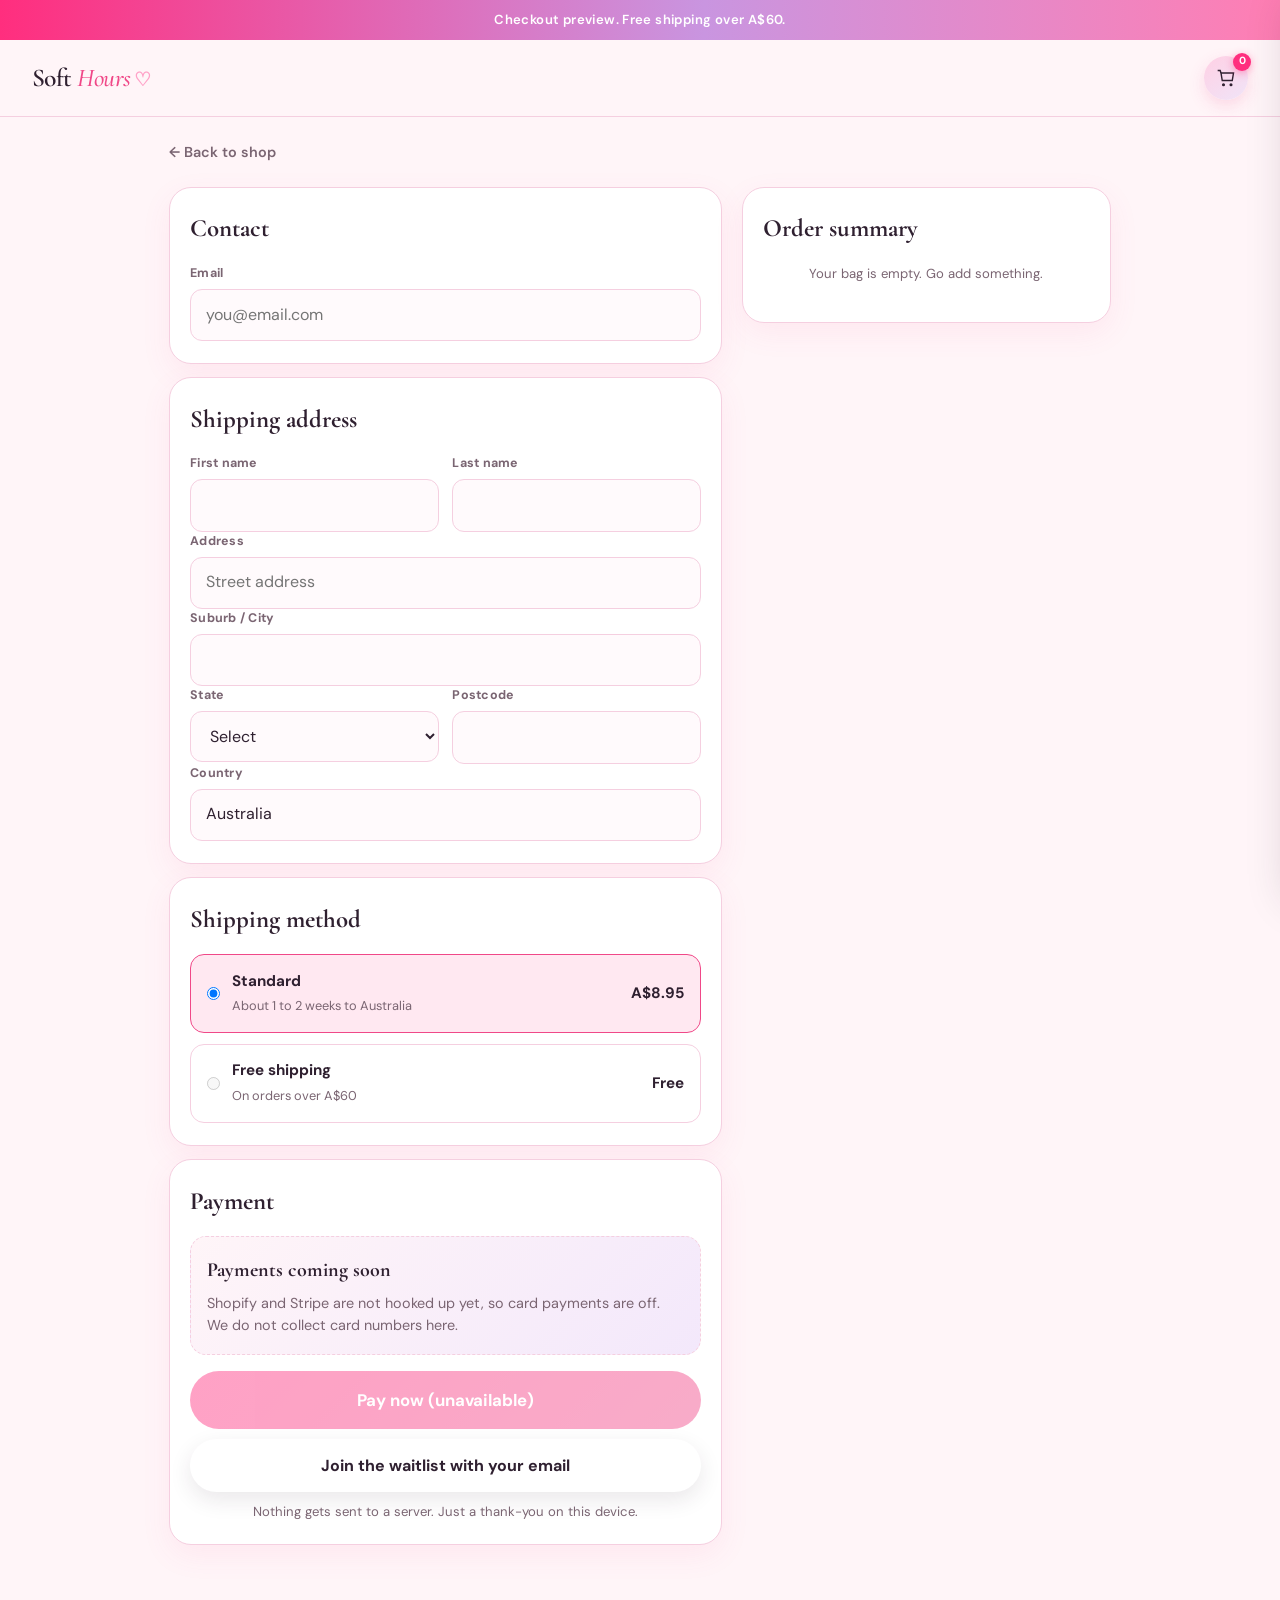
==== checkout.html @ 4333461d "Boutique copy without AI bullets; cute accents; prose shipping" ====
<!DOCTYPE html>
<html lang="en-AU">
<head>
  <meta charset="UTF-8" />
  <meta name="viewport" content="width=device-width, initial-scale=1" />
  <title>Checkout | Soft Hours</title>
  <meta name="description" content="Soft Hours checkout preview. Payments coming soon." />
  <link rel="preconnect" href="https://fonts.googleapis.com" />
  <link rel="preconnect" href="https://fonts.gstatic.com" crossorigin />
  <link href="https://fonts.googleapis.com/css2?family=Cormorant+Garamond:ital,wght@0,500;0,600;1,500&family=DM+Sans:wght@400;500;600;700;800&display=swap" rel="stylesheet" />
  <link rel="stylesheet" href="styles.css" />
</head>
<body class="checkout-page">
  <div class="announcement"><span>Checkout preview. Free shipping over A$60.</span></div>
  <header class="nav">
    <a class="logo" href="index.html">Soft <em>Hours</em></a>
    <div class="nav-actions">
      <a class="cart-btn" href="#" data-open-cart aria-label="Cart">
        <svg viewBox="0 0 24 24" aria-hidden="true"><path d="M6 6h15l-1.5 9h-12z"/><circle cx="9" cy="20" r="1"/><circle cx="18" cy="20" r="1"/><path d="M6 6L5 3H2"/></svg>
        <span class="cart-count" id="cart-count">0</span>
      </a>
    </div>
  </header>

  <div class="checkout-wrap">
    <a class="checkout-back" href="index.html">← Back to shop</a>

    <div id="checkout-main">
      <div class="checkout-grid">
        <div>
          <form id="checkout-form" class="form-grid" novalidate>
            <section class="checkout-card">
              <h2>Contact</h2>
              <div class="form-field">
                <label for="email">Email</label>
                <input id="email" name="email" type="email" autocomplete="email" required placeholder="you@email.com" />
              </div>
            </section>

            <section class="checkout-card">
              <h2>Shipping address</h2>
              <div class="form-row two">
                <div class="form-field">
                  <label for="first">First name</label>
                  <input id="first" name="first" required autocomplete="given-name" />
                </div>
                <div class="form-field">
                  <label for="last">Last name</label>
                  <input id="last" name="last" required autocomplete="family-name" />
                </div>
              </div>
              <div class="form-field">
                <label for="address">Address</label>
                <input id="address" name="address" required autocomplete="street-address" placeholder="Street address" />
              </div>
              <div class="form-field">
                <label for="suburb">Suburb / City</label>
                <input id="suburb" name="suburb" required autocomplete="address-level2" />
              </div>
              <div class="form-row two">
                <div class="form-field">
                  <label for="state">State</label>
                  <select id="state" name="state" required>
                    <option value="">Select</option>
                    <option>NSW</option><option>VIC</option><option>QLD</option><option>WA</option>
                    <option>SA</option><option>TAS</option><option>ACT</option><option>NT</option>
                  </select>
                </div>
                <div class="form-field">
                  <label for="postcode">Postcode</label>
                  <input id="postcode" name="postcode" required autocomplete="postal-code" inputmode="numeric" pattern="[0-9]{4}" />
                </div>
              </div>
              <div class="form-field">
                <label for="country">Country</label>
                <input id="country" name="country" value="Australia" readonly />
              </div>
            </section>

            <section class="checkout-card">
              <h2>Shipping method</h2>
              <div class="ship-options">
                <label class="ship-option">
                  <input type="radio" name="shipmethod" value="standard" checked />
                  <div>
                    <strong>Standard</strong>
                    <span>About 1 to 2 weeks to Australia</span>
                  </div>
                  <strong id="ship-price-label">A$8.95</strong>
                </label>
                <label class="ship-option">
                  <input type="radio" name="shipmethod" value="free" id="ship-free" disabled />
                  <div>
                    <strong>Free shipping</strong>
                    <span>On orders over A$60</span>
                  </div>
                  <strong>Free</strong>
                </label>
              </div>
            </section>

            <section class="checkout-card">
              <h2>Payment</h2>
              <div class="pay-notice">
                <h3>Payments coming soon</h3>
                <p>Shopify and Stripe are not hooked up yet, so card payments are off. We do not collect card numbers here.</p>
              </div>
              <div class="pay-actions">
                <button type="button" class="btn btn-block btn-lg btn-disabled" id="pay-btn" disabled>Pay now (unavailable)</button>
                <button type="submit" class="btn btn-block btn-secondary" id="waitlist-btn">Join the waitlist with your email</button>
                <p class="waitlist-note">Nothing gets sent to a server. Just a thank-you on this device.</p>
              </div>
            </section>
          </form>
        </div>

        <aside class="checkout-card checkout-summary" id="order-summary">
          <h2>Order summary</h2>
          <div class="summary-lines" id="summary-lines"></div>
          <div class="summary-totals" id="summary-totals"></div>
        </aside>
      </div>
    </div>

    <div id="confirm-view" class="checkout-card confirm-view" hidden>
      <div class="check" aria-hidden="true">✓</div>
      <h2>You are on the list</h2>
      <p id="confirm-msg">Thanks. We will be ready when payments go live. Nothing was charged and nothing was sent anywhere.</p>
      <a class="btn" href="index.html">Back to shopping</a>
      <button type="button" class="cart-continue" id="clear-after" style="margin-top:1rem">Clear bag and start fresh</button>
    </div>
  </div>

  <script src="cart.js"></script>
  <script src="cart-ui.js"></script>
  <script>
    (function () {
      const Cart = window.SoftHoursCart;
      const linesEl = document.getElementById('summary-lines');
      const totalsEl = document.getElementById('summary-totals');
      const shipPrice = document.getElementById('ship-price-label');
      const shipFree = document.getElementById('ship-free');
      const form = document.getElementById('checkout-form');
      const main = document.getElementById('checkout-main');
      const confirmView = document.getElementById('confirm-view');
      const confirmMsg = document.getElementById('confirm-msg');

      function renderSummary() {
        const items = Cart.getItems();
        const sub = Cart.subtotal(items);
        const ship = Cart.shippingFor(sub);
        const tot = sub + ship;

        if (!items.length) {
          linesEl.innerHTML = '<p class="waitlist-note">Your bag is empty. <a href="index.html">Go add something</a>.</p>';
          totalsEl.innerHTML = '';
          shipPrice.textContent = Cart.moneyFixed(Cart.FLAT_SHIP);
          shipFree.disabled = true;
          return;
        }

        linesEl.innerHTML = items.map(function (i) {
          const colour = (i.colour && i.colour !== 'Default') ? (' · ' + i.colour) : '';
          return '<div class="summary-line"><img src="' + i.image + '" alt=""><div><strong>' + i.name + '</strong><span>Qty ' + i.qty + colour + '</span></div><strong>' + Cart.moneyFixed(i.price * i.qty) + '</strong></div>';
        }).join('');

        totalsEl.innerHTML = [
          '<div class="muted"><span>Subtotal</span><span>' + Cart.moneyFixed(sub) + '</span></div>',
          '<div class="muted"><span>Shipping</span><span>' + (ship === 0 ? 'Free' : Cart.moneyFixed(ship)) + '</span></div>',
          '<div class="grand"><span>Total</span><span>' + Cart.moneyFixed(tot) + '</span></div>'
        ].join('');

        if (ship === 0) {
          shipPrice.textContent = 'Free';
          shipFree.disabled = false;
          shipFree.checked = true;
        } else {
          shipPrice.textContent = Cart.moneyFixed(Cart.FLAT_SHIP);
          shipFree.disabled = true;
          document.querySelector('input[name="shipmethod"][value="standard"]').checked = true;
        }
      }

      form.addEventListener('submit', function (e) {
        e.preventDefault();
        if (!Cart.getItems().length) {
          alert('Your bag is empty.');
          return;
        }
        if (!form.reportValidity()) return;
        const email = document.getElementById('email').value.trim();
        // Local thank-you only
        main.hidden = true;
        confirmView.hidden = false;
        confirmMsg.textContent = 'Thanks' + (email ? ', ' + email : '') + '. You are on the Soft Hours waitlist preview. Nothing was charged and nothing was sent anywhere.';
      });

      document.getElementById('clear-after').addEventListener('click', function () {
        Cart.clear();
        location.href = 'index.html';
      });

      renderSummary();
      window.addEventListener('softhours:cart', renderSummary);
    })();
  </script>
</body>
</html>
---- styles.css ----
/* Soft Hours v2 — hero product features, mood spotlight, depth */
:root {
  --blush: #ff7eb3;
  --blush-deep: #f04888;
  --blush-hot: #ff2e7e;
  --blush-soft: #ffd0e4;
  --lilac: #c995e0;
  --lilac-deep: #9b6bb8;
  --lilac-soft: #f0e4f8;
  --cream: #fff5f8;
  --cream-deep: #ffe8f1;
  --peach: #ffc8b0;
  --ink: #2f2030;
  --muted: #7a6572;
  --white: #ffffff;
  --border: #f5cfe0;
  --glow: 0 20px 50px rgba(240, 72, 136, 0.22);
  --shadow: 0 14px 40px rgba(47, 32, 48, 0.1);
  --radius: 24px;
  --serif: "Cormorant Garamond", "Times New Roman", serif;
  --sans: "DM Sans", system-ui, -apple-system, sans-serif;
}

*, *::before, *::after { box-sizing: border-box; margin: 0; padding: 0; }
html { scroll-behavior: smooth; }
body {
  font-family: var(--sans);
  color: var(--ink);
  background: var(--cream);
  line-height: 1.55;
  -webkit-font-smoothing: antialiased;
  overflow-x: hidden;
}
img { max-width: 100%; display: block; }
a { color: inherit; text-decoration: none; }
button { font-family: inherit; cursor: pointer; border: none; background: none; }

/* Reveal on scroll */
.reveal {
  opacity: 0;
  transform: translateY(28px);
  transition: opacity 0.7s ease, transform 0.7s ease;
}
.reveal.in { opacity: 1; transform: none; }

.announcement {
  background: linear-gradient(90deg, #ff2e7e, #c995e0 55%, #ff7eb3);
  color: #fff;
  text-align: center;
  font-size: 0.82rem;
  font-weight: 600;
  letter-spacing: 0.03em;
  padding: 0.6rem 1rem;
}

.nav {
  position: sticky;
  top: 0;
  z-index: 80;
  background: rgba(255, 245, 248, 0.9);
  backdrop-filter: blur(16px);
  border-bottom: 1px solid var(--border);
  display: flex;
  align-items: center;
  justify-content: space-between;
  padding: 0.85rem 1.2rem;
  gap: 1rem;
}
.logo {
  font-family: var(--serif);
  font-size: 1.6rem;
  font-weight: 600;
  letter-spacing: -0.02em;
}
.logo em { font-style: italic; color: var(--blush-deep); font-weight: 500; }
.nav-links {
  display: none;
  gap: 1.4rem;
  font-size: 0.92rem;
  font-weight: 500;
  color: var(--muted);
}
.nav-links a:hover { color: var(--blush-deep); }
.nav-actions { display: flex; align-items: center; gap: 0.65rem; }
.cart-btn {
  position: relative;
  width: 44px; height: 44px;
  border-radius: 50%;
  background: linear-gradient(145deg, var(--blush-soft), var(--lilac-soft));
  display: grid; place-items: center;
  box-shadow: 0 6px 16px rgba(240,72,136,0.18);
  transition: transform 0.2s;
}
.cart-btn:hover { transform: scale(1.06); }
.cart-btn svg { width: 20px; height: 20px; stroke: var(--ink); fill: none; stroke-width: 1.7; }
.cart-count {
  position: absolute; top: -3px; right: -3px;
  background: var(--blush-hot); color: #fff;
  font-size: 0.65rem; font-weight: 700;
  width: 18px; height: 18px; border-radius: 50%;
  display: grid; place-items: center;
  box-shadow: 0 2px 8px rgba(255,46,126,0.45);
}
.menu-btn {
  display: grid; place-items: center;
  width: 44px; height: 44px;
  border-radius: 50%;
  background: var(--cream-deep);
}
.menu-btn svg { width: 20px; height: 20px; stroke: var(--ink); fill: none; stroke-width: 1.8; }

/* Hero */
.hero {
  position: relative;
  min-height: 82vh;
  display: grid;
  align-items: end;
  overflow: hidden;
}
.hero-img {
  position: absolute; inset: 0;
  width: 100%; height: 100%;
  object-fit: cover;
  object-position: center 35%;
  transform: scale(1.02);
}
.hero-overlay {
  position: absolute; inset: 0;
  background:
    linear-gradient(180deg, rgba(47,32,48,0.05) 0%, rgba(47,32,48,0.62) 100%),
    radial-gradient(ellipse at 70% 20%, rgba(255,46,126,0.25), transparent 55%);
}
.hero-content {
  position: relative; z-index: 2;
  padding: 2.6rem 1.35rem 3.2rem;
  color: #fff;
  max-width: 640px;
}
.hero-eyebrow {
  display: inline-block;
  background: rgba(255,255,255,0.18);
  backdrop-filter: blur(8px);
  border: 1px solid rgba(255,255,255,0.35);
  border-radius: 999px;
  padding: 0.4rem 0.9rem;
  font-size: 0.72rem;
  font-weight: 700;
  letter-spacing: 0.08em;
  text-transform: uppercase;
  margin-bottom: 1rem;
}
.hero h1 {
  font-family: var(--serif);
  font-size: clamp(2.6rem, 9vw, 4rem);
  font-weight: 600;
  line-height: 1.05;
  letter-spacing: -0.025em;
  margin-bottom: 0.9rem;
  text-shadow: 0 8px 30px rgba(0,0,0,0.25);
}
.hero p {
  font-size: 1.08rem;
  opacity: 0.95;
  margin-bottom: 1.6rem;
  max-width: 34ch;
}
.btn {
  display: inline-flex;
  align-items: center;
  justify-content: center;
  gap: 0.45rem;
  background: linear-gradient(135deg, var(--blush-hot), var(--blush-deep));
  color: #fff;
  font-weight: 700;
  font-size: 1rem;
  padding: 1rem 1.7rem;
  border-radius: 999px;
  transition: transform 0.18s, box-shadow 0.2s, filter 0.2s;
  box-shadow: 0 12px 28px rgba(255, 46, 126, 0.4);
}
.btn:hover { transform: translateY(-2px) scale(1.02); filter: brightness(1.05); }
.btn:active { transform: translateY(0) scale(0.99); }
.btn-secondary {
  background: #fff;
  color: var(--ink);
  box-shadow: 0 8px 22px rgba(47,32,48,0.1);
}
.btn-secondary:hover { background: var(--blush-soft); filter: none; }
.btn-block { width: 100%; }
.btn-lg { padding: 1.1rem 1.8rem; font-size: 1.05rem; }

/* Trust */
.trust {
  display: grid;
  grid-template-columns: 1fr;
  gap: 0.75rem;
  padding: 1.35rem 1.2rem;
  background: var(--white);
  border-bottom: 1px solid var(--border);
}
.trust-item {
  display: flex; align-items: center; gap: 0.75rem;
  font-size: 0.9rem; font-weight: 600; color: var(--muted);
}
.trust-icon {
  width: 42px; height: 42px; flex-shrink: 0;
  border-radius: 14px;
  background: linear-gradient(145deg, var(--lilac-soft), var(--blush-soft));
  display: grid; place-items: center;
  font-size: 1.1rem;
  box-shadow: 0 6px 14px rgba(201,149,224,0.25);
}

section { padding: 3.5rem 0; }
.section-inner { max-width: 1120px; margin: 0 auto; padding: 0 1.25rem; }
.section-label {
  font-size: 0.74rem; font-weight: 800;
  letter-spacing: 0.12em; text-transform: uppercase;
  color: var(--blush-deep); margin-bottom: 0.45rem;
}
.section-title {
  font-family: var(--serif);
  font-size: clamp(2rem, 5.5vw, 2.85rem);
  font-weight: 600; letter-spacing: -0.02em;
  line-height: 1.12; margin-bottom: 0.7rem;
}
.section-lede {
  color: var(--muted); max-width: 46ch;
  margin-bottom: 1.8rem; font-size: 1.05rem;
}

/* Shop by mood */
.moods {
  background: linear-gradient(180deg, #fff 0%, var(--cream) 100%);
  overflow: hidden;
}
.mood-track {
  display: flex;
  gap: 1rem;
  overflow-x: auto;
  scroll-snap-type: x mandatory;
  padding: 0.25rem 1.25rem 1.25rem;
  -webkit-overflow-scrolling: touch;
  scrollbar-width: none;
}
.mood-track::-webkit-scrollbar { display: none; }
.mood-card {
  flex: 0 0 78%;
  scroll-snap-align: start;
  border-radius: 22px;
  overflow: hidden;
  position: relative;
  aspect-ratio: 1;
  box-shadow: var(--shadow);
  transition: transform 0.25s, box-shadow 0.25s;
}
.mood-card:hover { transform: translateY(-4px); box-shadow: var(--glow); }
.mood-card img { width: 100%; height: 100%; object-fit: cover; }
.mood-card .mood-overlay {
  position: absolute; inset: 0;
  background: linear-gradient(180deg, transparent 35%, rgba(47,32,48,0.72) 100%);
  display: flex; flex-direction: column; justify-content: flex-end;
  padding: 1.25rem;
  color: #fff;
}
.mood-card h3 {
  font-family: var(--serif);
  font-size: 1.55rem;
  margin-bottom: 0.25rem;
}
.mood-card p { font-size: 0.88rem; opacity: 0.9; margin-bottom: 0.85rem; }
.mood-card .btn { padding: 0.65rem 1.1rem; font-size: 0.85rem; align-self: flex-start; }
.mood-dots {
  display: flex; justify-content: center; gap: 0.4rem; margin-top: 0.25rem;
}
.mood-dots span {
  width: 7px; height: 7px; border-radius: 50%;
  background: var(--border);
}
.mood-dots span.on { background: var(--blush-deep); width: 18px; border-radius: 999px; }

/* About */
.about { background: var(--white); }
.about-grid { display: grid; gap: 1.75rem; }
.about-card {
  border-radius: var(--radius); overflow: hidden;
  box-shadow: var(--glow);
}
.about-card img { width: 100%; height: 260px; object-fit: cover; }
.about-copy p { color: var(--muted); margin-bottom: 1rem; }

/* ========== PRODUCT FEATURE BLOCKS ========== */
.features { background: var(--cream); padding: 2rem 0 3.5rem; }
.features .section-inner { margin-bottom: 1rem; }

.feature {
  display: grid;
  grid-template-columns: 1fr;
  gap: 0;
  margin: 0 0 2rem;
  background: var(--white);
  border-radius: 0;
  overflow: hidden;
  box-shadow: 0 18px 50px rgba(240, 72, 136, 0.12);
  border: 1px solid transparent;
  position: relative;
}
.feature::before {
  content: "";
  position: absolute; inset: -1px;
  background: linear-gradient(135deg, rgba(255,46,126,0.35), rgba(201,149,224,0.35), rgba(255,200,176,0.25));
  z-index: 0;
  opacity: 0;
  transition: opacity 0.35s;
  pointer-events: none;
}
.feature:hover::before { opacity: 1; }
.feature > * { position: relative; z-index: 1; }

.feature-media {
  position: relative;
  min-height: 320px;
  background: linear-gradient(145deg, var(--cream-deep), var(--lilac-soft));
  overflow: hidden;
}
.feature-media img {
  width: 100%; height: 100%;
  min-height: 320px;
  object-fit: cover;
  transition: transform 0.6s ease;
}
.feature:hover .feature-media img { transform: scale(1.045); }
.feature-badge {
  position: absolute;
  top: 1.1rem; left: 1.1rem;
  background: rgba(255,255,255,0.95);
  color: var(--blush-deep);
  font-size: 0.7rem; font-weight: 800;
  letter-spacing: 0.06em; text-transform: uppercase;
  padding: 0.45rem 0.8rem;
  border-radius: 999px;
  box-shadow: 0 8px 20px rgba(47,32,48,0.12);
}
.feature-badge.lilac { color: var(--lilac-deep); background: var(--lilac-soft); }

.feature-body {
  padding: 1.6rem 1.35rem 1.8rem;
  display: flex;
  flex-direction: column;
  gap: 0.85rem;
  background: linear-gradient(180deg, #fff 0%, #fffafc 100%);
}
.feature-eyebrow {
  font-size: 0.72rem; font-weight: 800;
  letter-spacing: 0.1em; text-transform: uppercase;
  color: var(--lilac-deep);
}
.feature-body h3 {
  font-family: var(--serif);
  font-size: clamp(1.85rem, 5vw, 2.4rem);
  font-weight: 600;
  letter-spacing: -0.02em;
  line-height: 1.1;
}
.feature-hook {
  font-size: 1.08rem;
  color: var(--ink);
  font-weight: 500;
  line-height: 1.4;
}
.feature-hook em {
  font-style: italic;
  font-family: var(--serif);
  color: var(--blush-deep);
  font-size: 1.15em;
}

.benefits {
  list-style: none;
  display: grid;
  gap: 0.65rem;
  margin: 0.35rem 0 0.2rem;
}
.benefits li {
  display: grid;
  grid-template-columns: auto 1fr;
  gap: 0.7rem;
  align-items: start;
  font-size: 0.94rem;
  color: var(--muted);
}
.benefit-icon {
  width: 34px; height: 34px;
  border-radius: 12px;
  background: linear-gradient(145deg, var(--blush-soft), var(--lilac-soft));
  display: grid; place-items: center;
  font-size: 0.95rem;
  box-shadow: 0 4px 12px rgba(240,72,136,0.15);
}

.swatches { display: flex; gap: 0.45rem; align-items: center; flex-wrap: wrap; }
.swatch-label { font-size: 0.78rem; color: var(--muted); font-weight: 600; margin-right: 0.25rem; }
.swatch {
  width: 22px; height: 22px; border-radius: 50%;
  border: 2px solid #fff;
  box-shadow: 0 0 0 1.5px var(--border);
  cursor: pointer;
  transition: transform 0.15s, box-shadow 0.15s;
}
.swatch:hover { transform: scale(1.12); }
.swatch.active { box-shadow: 0 0 0 2.5px var(--blush-deep); }

.price-row {
  display: flex; flex-wrap: wrap;
  align-items: baseline; gap: 0.65rem 1rem;
  margin-top: 0.25rem;
}
.price {
  font-size: 1.75rem;
  font-weight: 800;
  letter-spacing: -0.02em;
  background: linear-gradient(135deg, var(--ink), var(--blush-deep));
  -webkit-background-clip: text;
  background-clip: text;
  color: transparent;
}
.price small {
  font-size: 0.78rem;
  font-weight: 600;
  color: var(--muted);
  -webkit-text-fill-color: var(--muted);
  margin-left: 0.2rem;
}
.ship-nudge {
  font-size: 0.82rem;
  font-weight: 600;
  color: var(--lilac-deep);
  background: var(--lilac-soft);
  padding: 0.35rem 0.7rem;
  border-radius: 999px;
}
.addon-line {
  font-size: 0.84rem;
  color: var(--muted);
  background: linear-gradient(90deg, var(--cream-deep), var(--lilac-soft));
  border-radius: 12px;
  padding: 0.65rem 0.85rem;
}
.addon-line strong { color: var(--ink); }

/* Sticky mobile ATC bar (appears when feature in view via JS class) */
.sticky-atc {
  position: fixed;
  left: 0; right: 0; bottom: 0;
  z-index: 70;
  background: rgba(255,255,255,0.94);
  backdrop-filter: blur(14px);
  border-top: 1px solid var(--border);
  padding: 0.75rem 1rem calc(0.75rem + env(safe-area-inset-bottom));
  display: flex; align-items: center; gap: 0.85rem;
  box-shadow: 0 -10px 30px rgba(47,32,48,0.1);
  transform: translateY(110%);
  transition: transform 0.3s ease;
}
.sticky-atc.show { transform: translateY(0); }
.sticky-atc .sticky-info { flex: 1; min-width: 0; }
.sticky-atc .sticky-name {
  font-family: var(--serif);
  font-size: 1.05rem;
  font-weight: 600;
  white-space: nowrap; overflow: hidden; text-overflow: ellipsis;
}
.sticky-atc .sticky-price { font-size: 0.85rem; font-weight: 700; color: var(--blush-deep); }
.sticky-atc .btn { flex-shrink: 0; padding: 0.8rem 1.2rem; font-size: 0.9rem; }
@media (min-width: 900px) {
  .sticky-atc { display: none; }
}

/* Mood band */
.mood-band { padding: 0; background: var(--white); }
.mood-band-grid { display: grid; grid-template-columns: 1fr; }
.mood-band-grid img { width: 100%; height: 300px; object-fit: cover; }
.mood-caption {
  padding: 2.2rem 1.4rem;
  background: linear-gradient(135deg, #ffd0e4, #efe0f8 50%, #ffe4d6);
  display: flex; flex-direction: column; justify-content: center;
}
.mood-caption h2 { font-family: var(--serif); font-size: 2.1rem; margin-bottom: 0.6rem; }
.mood-caption p { color: var(--muted); margin-bottom: 1.2rem; }

/* How / FAQ / Reviews / Footer — keep polished */
.how { background: linear-gradient(180deg, var(--cream-deep), #fff); }
.steps { display: grid; gap: 1rem; }
.step {
  background: #fff; border-radius: 18px; padding: 1.25rem 1.3rem;
  border: 1px solid var(--border);
  display: grid; grid-template-columns: auto 1fr; gap: 1rem;
  box-shadow: 0 8px 24px rgba(240,72,136,0.06);
}
.step-num {
  width: 38px; height: 38px; border-radius: 50%;
  background: linear-gradient(135deg, var(--blush-hot), var(--lilac));
  color: #fff; font-weight: 800; font-size: 0.9rem;
  display: grid; place-items: center;
  box-shadow: 0 6px 16px rgba(255,46,126,0.3);
}
.step h3 { font-family: var(--serif); font-size: 1.25rem; margin-bottom: 0.25rem; }
.step p { font-size: 0.92rem; color: var(--muted); }
.note {
  margin-top: 1.25rem; font-size: 0.88rem; color: var(--muted);
  background: #fff; border-left: 3px solid var(--lilac);
  padding: 0.9rem 1rem; border-radius: 0 12px 12px 0;
}

.faq { background: var(--white); }
.faq-list { display: grid; gap: 0.65rem; }
.faq-item {
  border: 1px solid var(--border); border-radius: 16px;
  overflow: hidden; background: var(--cream);
}
.faq-item summary {
  list-style: none; cursor: pointer; padding: 1.05rem 1.15rem;
  font-weight: 700; display: flex; justify-content: space-between; align-items: center; gap: 1rem;
}
.faq-item summary::-webkit-details-marker { display: none; }
.faq-item summary::after { content: "+"; font-size: 1.35rem; color: var(--blush-deep); font-weight: 400; }
.faq-item[open] summary::after { content: "–"; }
.faq-item p { padding: 0 1.15rem 1.1rem; color: var(--muted); font-size: 0.94rem; }

.reviews { background: var(--cream); }
.reviews-box {
  border: 2px dashed var(--border); border-radius: var(--radius);
  padding: 2.5rem 1.5rem; text-align: center; background: #fff;
  box-shadow: inset 0 0 40px rgba(255,208,228,0.35);
}
.reviews-box h3 { font-family: var(--serif); font-size: 1.55rem; margin-bottom: 0.5rem; }
.reviews-box p { color: var(--muted); font-size: 0.95rem; }

.footer {
  background: linear-gradient(180deg, #3a2438, #2a1828);
  color: rgba(255,255,255,0.88);
  padding: 3rem 1.25rem 5.5rem;
}
.footer-inner {
  max-width: 1120px; margin: 0 auto;
  display: grid; gap: 2rem;
}
.footer .logo { color: #fff; }
.footer .logo em { color: var(--blush); }
.footer p { font-size: 0.9rem; opacity: 0.75; max-width: 36ch; margin-top: 0.6rem; }
.footer-cols { display: grid; grid-template-columns: 1fr 1fr; gap: 1.5rem; }
.footer h4 {
  font-size: 0.72rem; letter-spacing: 0.1em; text-transform: uppercase;
  margin-bottom: 0.75rem; color: var(--blush);
}
.footer ul { list-style: none; display: grid; gap: 0.45rem; }
.footer a { font-size: 0.9rem; opacity: 0.8; }
.footer a:hover { opacity: 1; color: var(--blush); }
.footer-bottom {
  border-top: 1px solid rgba(255,255,255,0.12);
  margin-top: 1rem; padding-top: 1.25rem;
  font-size: 0.78rem; opacity: 0.55;
  display: flex; flex-direction: column; gap: 0.4rem;
}

.toast {
  position: fixed; bottom: 5.5rem; left: 50%;
  transform: translateX(-50%) translateY(120%);
  background: var(--ink); color: #fff;
  padding: 0.85rem 1.25rem; border-radius: 999px;
  font-size: 0.88rem; font-weight: 600; z-index: 100;
  transition: transform 0.3s ease; white-space: nowrap;
  box-shadow: 0 12px 32px rgba(0,0,0,0.28);
}
.toast.show { transform: translateX(-50%) translateY(0); }

/* Desktop */
@media (min-width: 720px) {
  .nav { padding: 1rem 2rem; }
  .nav-links { display: flex; }
  .menu-btn { display: none; }
  .hero-content { padding: 3.8rem 2.75rem 4.2rem; }
  .trust {
    grid-template-columns: repeat(3, 1fr);
    padding: 1.5rem 2rem; max-width: 1120px; margin: 0 auto; border: none;
  }
  .section-inner { padding: 0 2rem; }
  .mood-track { padding-left: 2rem; padding-right: 2rem; gap: 1.25rem; }
  .mood-card { flex-basis: 32%; max-width: 340px; }
  .about-grid { grid-template-columns: 1.05fr 1fr; align-items: center; }
  .about-card img { height: 380px; }
  .feature {
    grid-template-columns: 1.05fr 1fr;
    margin: 0 2rem 2.5rem;
    border-radius: 28px;
    max-width: 1120px;
    margin-left: auto; margin-right: auto;
  }
  .feature.reverse { grid-template-columns: 1fr 1.05fr; }
  .feature.reverse .feature-media { order: 2; }
  .feature.reverse .feature-body { order: 1; }
  .feature-media, .feature-media img { min-height: 480px; height: 100%; }
  .feature-body { padding: 2.4rem 2.2rem; justify-content: center; }
  .mood-band-grid { grid-template-columns: 1.15fr 1fr; }
  .mood-band-grid img { height: 100%; min-height: 380px; }
  .mood-caption { padding: 3rem; }
  .steps { grid-template-columns: repeat(3, 1fr); }
  .footer { padding-bottom: 3rem; }
  .footer-inner { grid-template-columns: 1.4fr 1fr; padding: 0 2rem; }
  .footer-cols { grid-template-columns: 1fr 1fr 1fr; }
  .footer-bottom { flex-direction: row; justify-content: space-between; }
  .toast { bottom: 1.5rem; }
}

/* ===== Product image carousel ===== */
.carousel {
  position: relative;
  width: 100%;
  height: 100%;
  min-height: 320px;
  background: linear-gradient(145deg, var(--cream-deep), var(--lilac-soft));
}
.carousel-track {
  display: flex;
  overflow-x: auto;
  scroll-snap-type: x mandatory;
  scroll-behavior: smooth;
  -webkit-overflow-scrolling: touch;
  height: 100%;
  min-height: 320px;
  scrollbar-width: none;
}
.carousel-track::-webkit-scrollbar { display: none; }
.carousel-slide {
  flex: 0 0 100%;
  scroll-snap-align: start;
  scroll-snap-stop: always;
  position: relative;
  min-height: 320px;
}
.carousel-slide img {
  width: 100%;
  height: 100%;
  min-height: 320px;
  object-fit: cover;
  display: block;
}
.carousel-btn {
  position: absolute;
  top: 50%;
  transform: translateY(-50%);
  z-index: 4;
  width: 40px; height: 40px;
  border-radius: 50%;
  background: rgba(255,255,255,0.92);
  box-shadow: 0 8px 20px rgba(47,32,48,0.15);
  color: var(--ink);
  font-size: 1.25rem;
  display: none;
  place-items: center;
  transition: transform 0.15s, background 0.15s;
}
.carousel-btn:hover { background: #fff; transform: translateY(-50%) scale(1.06); }
.carousel-btn.prev { left: 0.75rem; }
.carousel-btn.next { right: 0.75rem; }
.carousel-dots {
  position: absolute;
  bottom: 0.9rem; left: 0; right: 0;
  z-index: 4;
  display: flex; justify-content: center; gap: 0.4rem;
  pointer-events: none;
}
.carousel-dots button {
  pointer-events: auto;
  width: 7px; height: 7px; border-radius: 50%;
  background: rgba(255,255,255,0.55);
  box-shadow: 0 1px 4px rgba(0,0,0,0.2);
  transition: width 0.2s, background 0.2s;
}
.carousel-dots button.on {
  width: 18px; border-radius: 999px;
  background: #fff;
}
@media (min-width: 720px) {
  .carousel, .carousel-track, .carousel-slide, .carousel-slide img { min-height: 480px; }
  .carousel-btn { display: grid; }
}

/* ===== Cart drawer ===== */
.cart-overlay {
  position: fixed; inset: 0;
  background: rgba(47,32,48,0.45);
  z-index: 120;
  opacity: 0; pointer-events: none;
  transition: opacity 0.25s ease;
}
.cart-overlay.open { opacity: 1; pointer-events: auto; }
.cart-drawer {
  position: fixed; top: 0; right: 0; bottom: 0;
  width: min(100%, 420px);
  background: #fff;
  z-index: 130;
  transform: translateX(105%);
  transition: transform 0.3s cubic-bezier(.2,.8,.2,1);
  display: flex; flex-direction: column;
  box-shadow: -12px 0 40px rgba(47,32,48,0.18);
}
.cart-drawer.open { transform: translateX(0); }
.cart-drawer-head {
  display: flex; align-items: center; justify-content: space-between;
  padding: 1.1rem 1.2rem;
  border-bottom: 1px solid var(--border);
  background: linear-gradient(180deg, #fff5f8, #fff);
}
.cart-drawer-head h2 {
  font-family: var(--serif);
  font-size: 1.45rem;
  font-weight: 600;
}
.cart-close {
  width: 40px; height: 40px; border-radius: 50%;
  background: var(--cream-deep);
  font-size: 1.3rem; color: var(--ink);
  display: grid; place-items: center;
}
.cart-body {
  flex: 1; overflow-y: auto;
  padding: 1rem 1.15rem 1.25rem;
}
.cart-empty {
  text-align: center; padding: 2.5rem 1rem;
  color: var(--muted);
}
.cart-empty h3 {
  font-family: var(--serif);
  font-size: 1.4rem;
  color: var(--ink);
  margin-bottom: 0.4rem;
}
.cart-line {
  display: grid;
  grid-template-columns: 72px 1fr;
  gap: 0.85rem;
  padding: 0.85rem 0;
  border-bottom: 1px solid var(--border);
}
.cart-line img {
  width: 72px; height: 72px;
  object-fit: cover; border-radius: 14px;
  background: var(--cream-deep);
}
.cart-line-top {
  display: flex; justify-content: space-between; gap: 0.5rem;
  align-items: flex-start;
}
.cart-line-name {
  font-weight: 700; font-size: 0.95rem; line-height: 1.25;
}
.cart-line-colour {
  font-size: 0.78rem; color: var(--muted); margin-top: 0.15rem;
}
.cart-line-price { font-weight: 700; font-size: 0.92rem; white-space: nowrap; }
.cart-line-actions {
  display: flex; align-items: center; justify-content: space-between;
  margin-top: 0.65rem; gap: 0.5rem;
}
.qty {
  display: inline-flex; align-items: center;
  border: 1.5px solid var(--border);
  border-radius: 999px;
  overflow: hidden;
  background: #fff;
}
.qty button {
  width: 32px; height: 32px;
  font-size: 1.05rem; font-weight: 600;
  color: var(--ink);
}
.qty span {
  min-width: 28px; text-align: center;
  font-weight: 700; font-size: 0.9rem;
}
.cart-remove {
  font-size: 0.78rem; font-weight: 600;
  color: var(--muted); text-decoration: underline;
}
.cart-remove:hover { color: var(--blush-deep); }

.ship-progress {
  margin: 1rem 0 0.5rem;
  padding: 0.9rem 1rem;
  border-radius: 16px;
  background: linear-gradient(135deg, var(--cream-deep), var(--lilac-soft));
}
.ship-progress p {
  font-size: 0.84rem; font-weight: 600;
  color: var(--ink); margin-bottom: 0.55rem;
}
.ship-bar {
  height: 8px; border-radius: 999px;
  background: rgba(255,255,255,0.7);
  overflow: hidden;
}
.ship-bar > span {
  display: block; height: 100%;
  background: linear-gradient(90deg, var(--blush-hot), var(--lilac));
  border-radius: 999px;
  transition: width 0.3s ease;
}

.cart-upsell {
  margin-top: 1.1rem;
}
.cart-upsell h4 {
  font-size: 0.72rem; letter-spacing: 0.08em;
  text-transform: uppercase; color: var(--blush-deep);
  margin-bottom: 0.65rem; font-weight: 800;
}
.upsell-row {
  display: grid; gap: 0.65rem;
}
.upsell-card {
  display: grid; grid-template-columns: 56px 1fr auto;
  gap: 0.7rem; align-items: center;
  padding: 0.65rem;
  border: 1px solid var(--border);
  border-radius: 14px;
  background: #fffafc;
}
.upsell-card img {
  width: 56px; height: 56px; object-fit: cover; border-radius: 12px;
}
.upsell-card strong { display: block; font-size: 0.85rem; }
.upsell-card span { font-size: 0.78rem; color: var(--muted); }
.upsell-card .btn { padding: 0.5rem 0.75rem; font-size: 0.75rem; }

.cart-footer {
  border-top: 1px solid var(--border);
  padding: 1rem 1.15rem 1.25rem;
  background: #fff;
}
.cart-totals {
  display: grid; gap: 0.35rem;
  margin-bottom: 0.9rem;
  font-size: 0.92rem;
}
.cart-totals div { display: flex; justify-content: space-between; }
.cart-totals .muted { color: var(--muted); }
.cart-totals .grand {
  font-size: 1.1rem; font-weight: 800;
  padding-top: 0.35rem; margin-top: 0.2rem;
  border-top: 1px dashed var(--border);
}
.cart-footer .btn { margin-bottom: 0.5rem; }
.cart-footer .btn[disabled], .cart-footer .btn.is-disabled {
  opacity: 0.45; pointer-events: none; box-shadow: none;
}
.cart-continue {
  display: block; text-align: center;
  font-size: 0.85rem; font-weight: 600;
  color: var(--muted); padding: 0.35rem;
}
.cart-continue:hover { color: var(--blush-deep); }

body.cart-open { overflow: hidden; }

/* ===== Checkout page ===== */
.checkout-page { background: var(--cream); min-height: 100vh; }
.checkout-wrap {
  max-width: 980px; margin: 0 auto;
  padding: 1.5rem 1.2rem 3.5rem;
  display: grid; gap: 1.5rem;
}
.checkout-back {
  font-size: 0.9rem; font-weight: 600; color: var(--muted);
}
.checkout-back:hover { color: var(--blush-deep); }
.checkout-grid {
  display: grid; gap: 1.25rem;
}
.checkout-card {
  background: #fff;
  border-radius: 22px;
  padding: 1.35rem 1.25rem;
  border: 1px solid var(--border);
  box-shadow: 0 10px 30px rgba(240,72,136,0.08);
}
.checkout-card h2 {
  font-family: var(--serif);
  font-size: 1.55rem;
  margin-bottom: 1rem;
}
.form-grid {
  display: grid; gap: 0.85rem;
}
.form-row { display: grid; gap: 0.85rem; }
.form-field label {
  display: block; font-size: 0.78rem; font-weight: 700;
  color: var(--muted); margin-bottom: 0.35rem;
  letter-spacing: 0.02em;
}
.form-field input, .form-field select, .form-field textarea {
  width: 100%;
  border: 1.5px solid var(--border);
  border-radius: 12px;
  padding: 0.8rem 0.9rem;
  font: inherit; color: var(--ink);
  background: #fffafc;
  transition: border-color 0.15s, box-shadow 0.15s;
}
.form-field input:focus, .form-field select:focus, .form-field textarea:focus {
  outline: none;
  border-color: var(--blush);
  box-shadow: 0 0 0 3px rgba(255,126,179,0.25);
}
.ship-options { display: grid; gap: 0.65rem; }
.ship-option {
  display: grid; grid-template-columns: auto 1fr auto;
  gap: 0.75rem; align-items: center;
  padding: 0.9rem 1rem;
  border: 1.5px solid var(--border);
  border-radius: 14px;
  cursor: pointer;
}
.ship-option:has(input:checked) {
  border-color: var(--blush-deep);
  background: var(--cream-deep);
}
.ship-option strong { display: block; font-size: 0.95rem; }
.ship-option span { font-size: 0.8rem; color: var(--muted); }

.pay-notice {
  background: linear-gradient(135deg, #fff5f8, #f3e8fb);
  border: 1.5px dashed var(--border);
  border-radius: 16px;
  padding: 1.1rem 1rem;
  margin-bottom: 1rem;
}
.pay-notice h3 {
  font-family: var(--serif);
  font-size: 1.25rem;
  margin-bottom: 0.4rem;
}
.pay-notice p { font-size: 0.9rem; color: var(--muted); }
.pay-actions { display: grid; gap: 0.65rem; }
.btn-disabled, button:disabled.btn {
  opacity: 0.45; cursor: not-allowed;
  box-shadow: none !important;
  filter: none !important;
  transform: none !important;
}
.waitlist-note {
  font-size: 0.82rem; color: var(--muted); text-align: center;
}
.summary-lines { display: grid; gap: 0.75rem; margin-bottom: 1rem; }
.summary-line {
  display: grid; grid-template-columns: 56px 1fr auto;
  gap: 0.7rem; align-items: center;
}
.summary-line img {
  width: 56px; height: 56px; object-fit: cover; border-radius: 12px;
}
.summary-line strong { display: block; font-size: 0.88rem; }
.summary-line span { font-size: 0.78rem; color: var(--muted); }
.summary-totals { display: grid; gap: 0.35rem; font-size: 0.92rem; }
.summary-totals div { display: flex; justify-content: space-between; }
.summary-totals .grand {
  font-weight: 800; font-size: 1.1rem;
  border-top: 1px dashed var(--border);
  padding-top: 0.45rem; margin-top: 0.25rem;
}

.confirm-view { text-align: center; padding: 2rem 1rem; }
.confirm-view .check {
  width: 64px; height: 64px; border-radius: 50%;
  margin: 0 auto 1rem;
  background: linear-gradient(135deg, var(--blush-hot), var(--lilac));
  color: #fff; font-size: 1.8rem;
  display: grid; place-items: center;
  box-shadow: 0 12px 28px rgba(255,46,126,0.35);
}
.confirm-view h2 {
  font-family: var(--serif);
  font-size: 2rem; margin-bottom: 0.5rem;
}
.confirm-view p { color: var(--muted); max-width: 36ch; margin: 0 auto 1.25rem; }

@media (min-width: 860px) {
  .checkout-grid { grid-template-columns: 1.35fr 0.9fr; align-items: start; }
  .checkout-summary { position: sticky; top: 5.5rem; }
  .form-row.two { grid-template-columns: 1fr 1fr; }
}

/* Lifestyle photo grid */
.life-grid { background: #fff; }
.life-grid-photos {
  display: grid;
  grid-template-columns: 1fr 1fr;
  gap: 0.65rem;
}
.life-grid-photos figure {
  margin: 0;
  border-radius: 16px;
  overflow: hidden;
  background: var(--cream-deep);
  box-shadow: 0 8px 22px rgba(47,32,48,0.08);
}
.life-grid-photos img {
  width: 100%;
  aspect-ratio: 1;
  object-fit: cover;
  display: block;
}
.life-grid-photos figcaption {
  font-size: 0.78rem;
  font-weight: 600;
  color: var(--muted);
  padding: 0.55rem 0.7rem 0.7rem;
}
@media (min-width: 720px) {
  .life-grid-photos {
    grid-template-columns: repeat(4, 1fr);
    gap: 1rem;
  }
}

/* Boutique cute accents (sparing) */
.script {
  font-family: "Great Vibes", cursive;
  font-weight: 400;
  font-style: normal;
  letter-spacing: 0.01em;
  color: var(--blush-deep);
  padding: 0 0.08em;
}
.hero .script { color: #ffe4ef; text-shadow: 0 6px 24px rgba(0,0,0,0.25); }

.trust-cute {
  display: block;
  text-align: center;
  padding: 1rem 1.25rem;
  background: linear-gradient(90deg, #fff5f8, #f8eef8, #fff5f8);
  border-bottom: 1px solid var(--border);
}
.trust-cute p {
  font-size: 0.88rem;
  font-weight: 600;
  color: var(--muted);
  letter-spacing: 0.01em;
}

.feature-badge {
  font-family: "DM Sans", sans-serif;
  transform: rotate(-3deg);
  border: 1.5px solid rgba(240,72,136,0.25);
  background: linear-gradient(145deg, #fff, #ffe8f2);
}
.feature-badge.lilac {
  transform: rotate(2deg);
  border-color: rgba(155,107,184,0.3);
}

.product-copy {
  font-size: 0.98rem;
  color: var(--muted);
  line-height: 1.55;
  margin: 0 0 0.65rem;
}
.product-copy + .product-copy { margin-top: -0.15rem; }

.specs {
  margin: 0.85rem 0 0.35rem;
  padding: 0.85rem 1rem;
  border-radius: 16px;
  background: linear-gradient(135deg, #fff7fa, #f7eef8);
  border: 1px solid var(--border);
  display: grid;
  gap: 0.55rem;
}
.specs > div {
  display: grid;
  gap: 0.15rem;
}
.specs dt {
  font-size: 0.68rem;
  font-weight: 800;
  letter-spacing: 0.08em;
  text-transform: uppercase;
  color: var(--blush-deep);
}
.specs dd {
  font-size: 0.9rem;
  color: var(--ink);
  margin: 0;
  line-height: 1.4;
}

.ribbon {
  height: 14px;
  margin: 1.75rem auto 0;
  max-width: 220px;
  background:
    radial-gradient(circle at 50% 50%, var(--blush) 0 3px, transparent 4px),
    linear-gradient(90deg, transparent, var(--blush-soft), var(--lilac-soft), var(--blush-soft), transparent);
  background-size: 18px 14px, 100% 3px;
  background-position: center, center;
  background-repeat: repeat-x, no-repeat;
  opacity: 0.85;
}
.ribbon-wide {
  margin: 0.5rem auto 0.25rem;
  max-width: 280px;
}

.has-blobs { position: relative; }
.has-blobs::before,
.has-blobs::after {
  content: "";
  position: absolute;
  z-index: 0;
  pointer-events: none;
  border-radius: 50%;
  filter: blur(40px);
  opacity: 0.45;
}
.has-blobs::before {
  width: 220px; height: 220px;
  background: #ffc1d8;
  top: 70vh; left: -80px;
}
.has-blobs::after {
  width: 260px; height: 260px;
  background: #e2c4f5;
  top: 140vh; right: -100px;
}
.features, .life-grid, .about, .moods { position: relative; z-index: 1; }

.how-prose {
  max-width: 54ch;
  display: grid;
  gap: 0.9rem;
}
.how-prose p {
  color: var(--muted);
  font-size: 1.02rem;
  line-height: 1.6;
}

/* Soft heart doodle on logo hover - tiny */
.logo::after {
  content: "♡";
  margin-left: 0.2rem;
  font-size: 0.75em;
  color: var(--blush);
  opacity: 0.7;
}

.btn {
  border-radius: 999px;
}

.ship-nudge {
  border: 1px dashed rgba(155,107,184,0.45);
}

.addon-line {
  border-radius: 999px;
  padding: 0.55rem 0.95rem;
}

@media (min-width: 720px) {
  .has-blobs::before { width: 320px; height: 320px; left: -40px; }
  .has-blobs::after { width: 380px; height: 380px; }
}
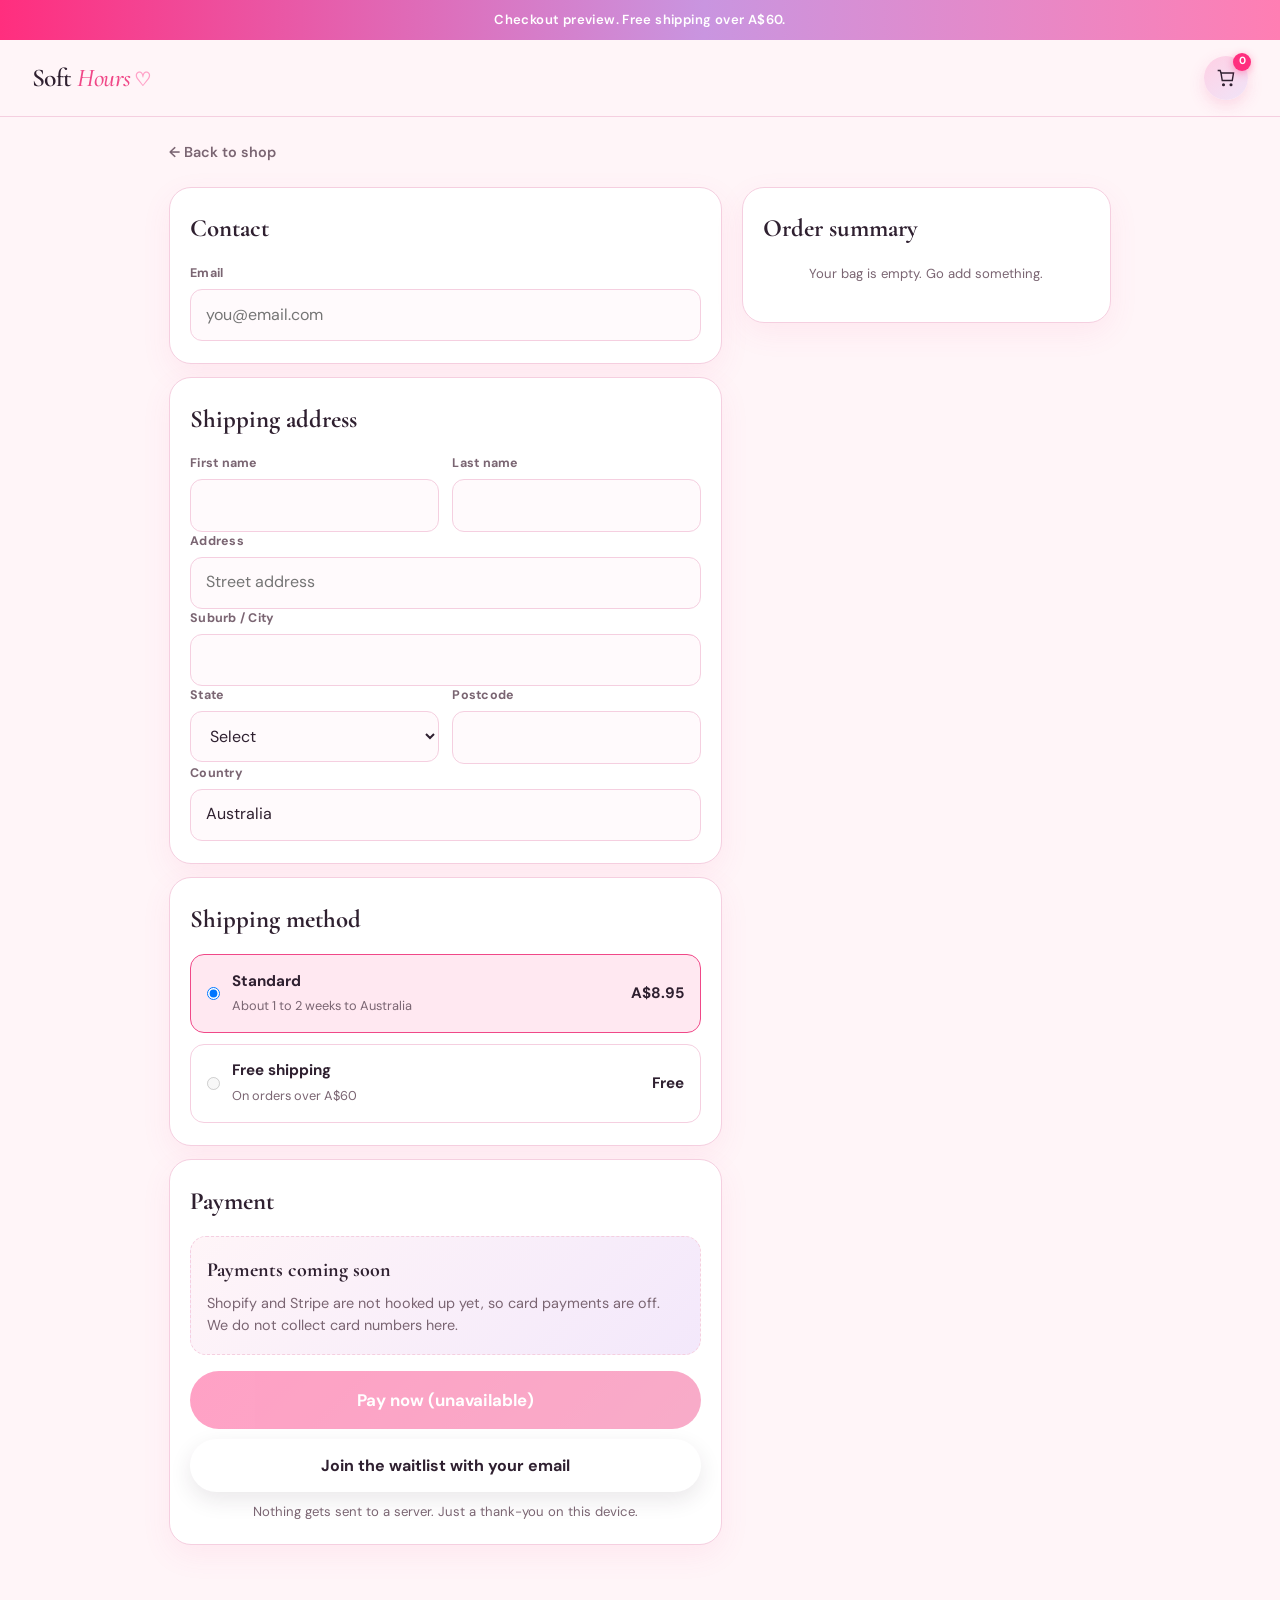
==== commit 214fa4cd: "Fix mobile sideways scroll/zoom-out" ====
--- a/checkout.html
+++ b/checkout.html
@@ -2,7 +2,7 @@
 <html lang="en-AU">
 <head>
   <meta charset="UTF-8" />
-  <meta name="viewport" content="width=device-width, initial-scale=1" />
+  <meta name="viewport" content="width=device-width, initial-scale=1, minimum-scale=1, viewport-fit=cover" />
   <title>Checkout | Soft Hours</title>
   <meta name="description" content="Soft Hours checkout preview. Payments coming soon." />
   <link rel="preconnect" href="https://fonts.googleapis.com" />
--- a/styles.css
+++ b/styles.css
@@ -1172,3 +1172,10 @@
   .has-blobs::before { width: 320px; height: 320px; left: -40px; }
   .has-blobs::after { width: 380px; height: 380px; }
 }
+
+/* Mobile: stop sideways scroll / zoom-out from off-screen elements */
+html, body { max-width: 100%; overflow-x: hidden; overflow-x: clip; }
+.has-blobs { overflow-x: clip; }
+.cart-drawer:not(.open) { visibility: hidden; }
+.cart-drawer { transition: transform .35s ease, visibility 0s linear .35s; }
+.cart-drawer.open { transition: transform .35s ease, visibility 0s; }
